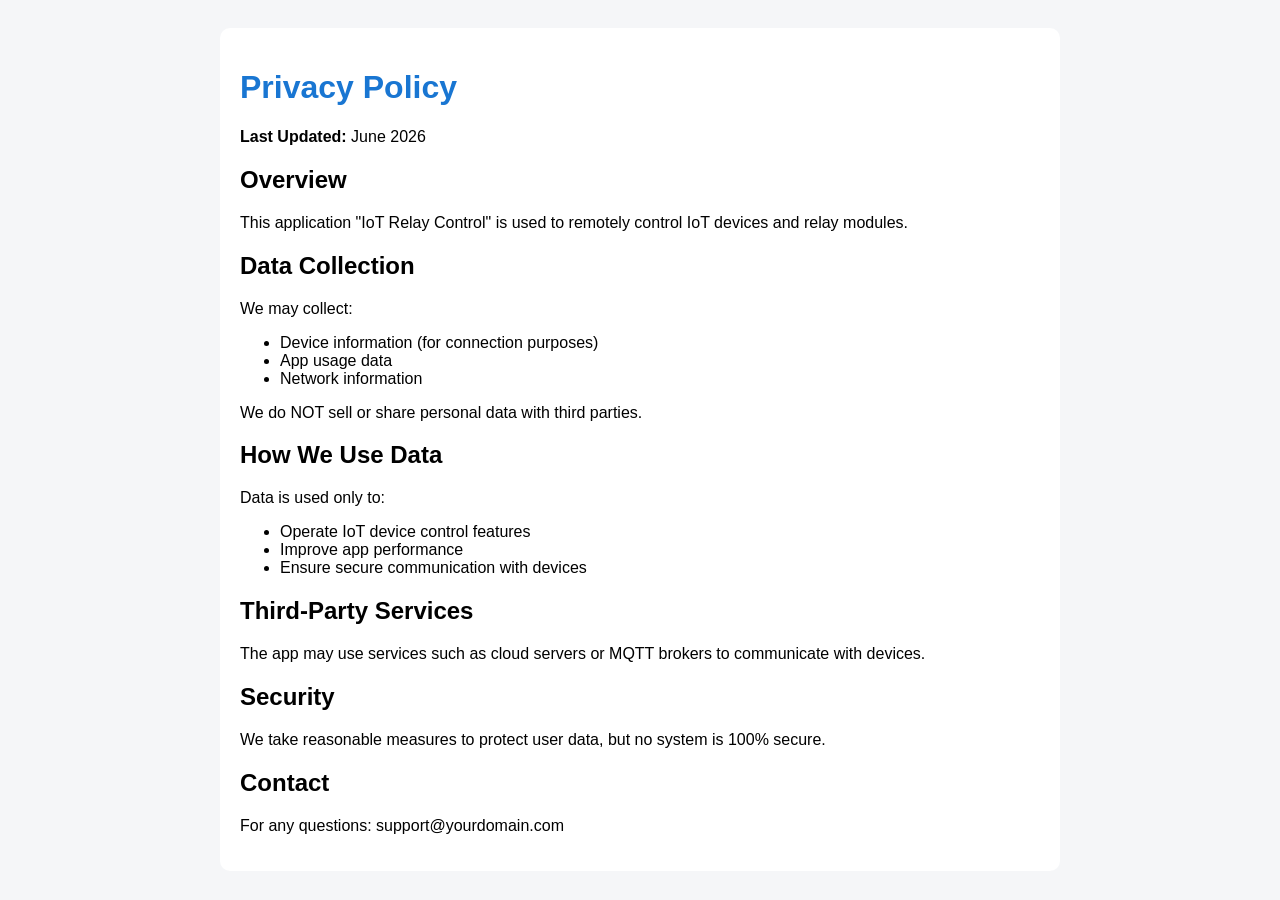
==== privacy-policy.html @ 73b4b19b "policy and privacy policy pages." ====
<!DOCTYPE html>
<html lang="en">
<head>
<meta charset="UTF-8">
<meta name="viewport" content="width=device-width, initial-scale=1.0">
<title>Privacy Policy</title>

<style>
body { font-family: Arial; padding: 20px; background:#f5f6f8; }
.container {
    max-width: 800px;
    margin: auto;
    background: white;
    padding: 20px;
    border-radius: 10px;
}
h1 { color: #1976D2; }
</style>
</head>

<body>

<div class="container">

<h1>Privacy Policy</h1>

<p><strong>Last Updated:</strong> June 2026</p>

<h2>Overview</h2>
<p>
This application "IoT Relay Control" is used to remotely control IoT devices and relay modules.
</p>

<h2>Data Collection</h2>
<p>
We may collect:
<ul>
<li>Device information (for connection purposes)</li>
<li>App usage data</li>
<li>Network information</li>
</ul>
We do NOT sell or share personal data with third parties.
</p>

<h2>How We Use Data</h2>
<p>
Data is used only to:
<ul>
<li>Operate IoT device control features</li>
<li>Improve app performance</li>
<li>Ensure secure communication with devices</li>
</ul>
</p>

<h2>Third-Party Services</h2>
<p>
The app may use services such as cloud servers or MQTT brokers to communicate with devices.
</p>

<h2>Security</h2>
<p>
We take reasonable measures to protect user data, but no system is 100% secure.
</p>

<h2>Contact</h2>
<p>
For any questions: support@yourdomain.com
</p>

</div>

</body>
</html>
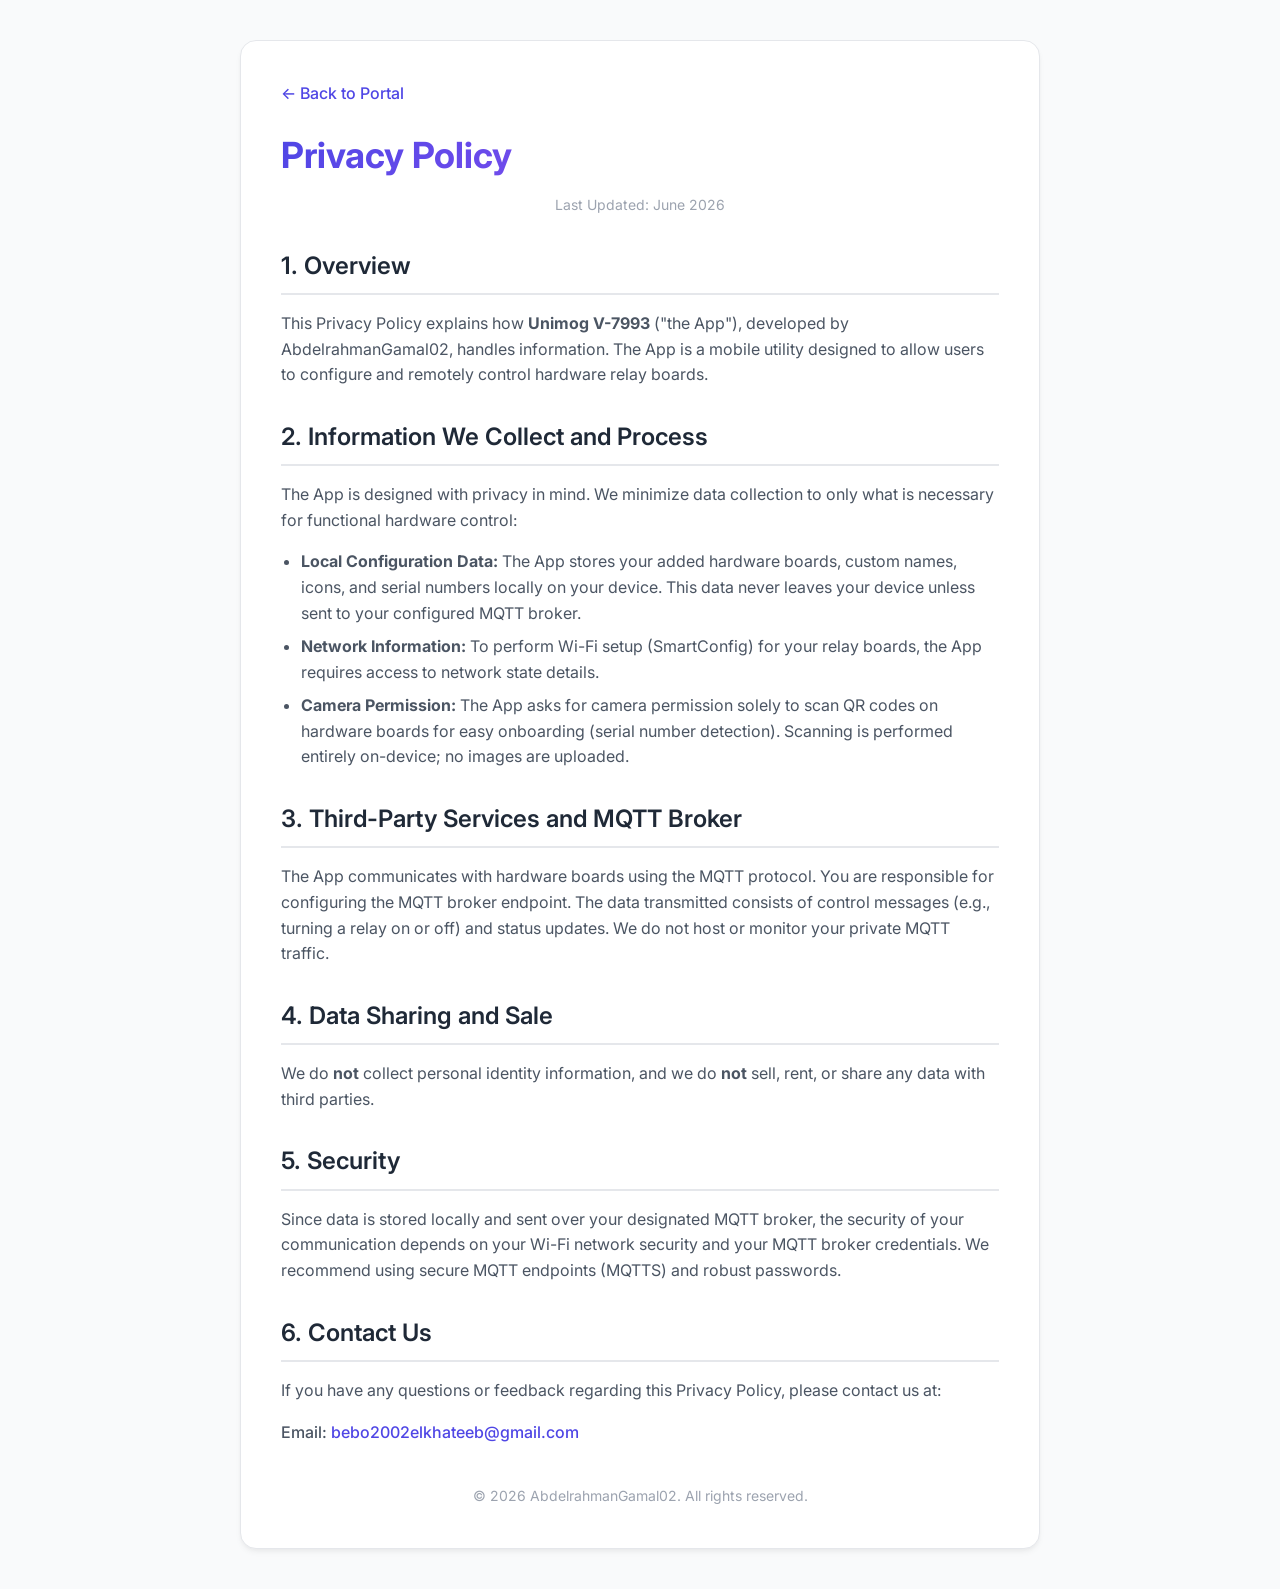
==== commit 3db1ffed: "Update privacy policy and terms for Unimog V-7993 with premium style" ====
--- a/privacy-policy.html
+++ b/privacy-policy.html
@@ -1,73 +1,61 @@
 <!DOCTYPE html>
 <html lang="en">
 <head>
-<meta charset="UTF-8">
-<meta name="viewport" content="width=device-width, initial-scale=1.0">
-<title>Privacy Policy</title>
+  <meta charset="UTF-8">
+  <meta name="viewport" content="width=device-width, initial-scale=1.0">
+  <title>Privacy Policy - Unimog</title>
+  <link rel="stylesheet" href="style.css">
+</head>
+<body>
+  <div class="container">
+    <div class="card">
+      <a id="back-to-home" class="back-link" href="index.html">← Back to Portal</a>
+      
+      <h1>Privacy Policy</h1>
+      <div class="meta">Last Updated: June 2026</div>
 
-<style>
-body { font-family: Arial; padding: 20px; background:#f5f6f8; }
-.container {
-    max-width: 800px;
-    margin: auto;
-    background: white;
-    padding: 20px;
-    border-radius: 10px;
-}
-h1 { color: #1976D2; }
-</style>
-</head>
+      <h2>1. Overview</h2>
+      <p>
+        This Privacy Policy explains how <strong>Unimog V-7993</strong> ("the App"), developed by AbdelrahmanGamal02, handles information. The App is a mobile utility designed to allow users to configure and remotely control hardware relay boards.
+      </p>
 
-<body>
+      <h2>2. Information We Collect and Process</h2>
+      <p>
+        The App is designed with privacy in mind. We minimize data collection to only what is necessary for functional hardware control:
+      </p>
+      <ul>
+        <li><strong>Local Configuration Data:</strong> The App stores your added hardware boards, custom names, icons, and serial numbers locally on your device. This data never leaves your device unless sent to your configured MQTT broker.</li>
+        <li><strong>Network Information:</strong> To perform Wi-Fi setup (SmartConfig) for your relay boards, the App requires access to network state details.</li>
+        <li><strong>Camera Permission:</strong> The App asks for camera permission solely to scan QR codes on hardware boards for easy onboarding (serial number detection). Scanning is performed entirely on-device; no images are uploaded.</li>
+      </ul>
 
-<div class="container">
+      <h2>3. Third-Party Services and MQTT Broker</h2>
+      <p>
+        The App communicates with hardware boards using the MQTT protocol. You are responsible for configuring the MQTT broker endpoint. The data transmitted consists of control messages (e.g., turning a relay on or off) and status updates. We do not host or monitor your private MQTT traffic.
+      </p>
 
-<h1>Privacy Policy</h1>
+      <h2>4. Data Sharing and Sale</h2>
+      <p>
+        We do <strong>not</strong> collect personal identity information, and we do <strong>not</strong> sell, rent, or share any data with third parties.
+      </p>
 
-<p><strong>Last Updated:</strong> June 2026</p>
+      <h2>5. Security</h2>
+      <p>
+        Since data is stored locally and sent over your designated MQTT broker, the security of your communication depends on your Wi-Fi network security and your MQTT broker credentials. We recommend using secure MQTT endpoints (MQTTS) and robust passwords.
+      </p>
 
-<h2>Overview</h2>
-<p>
-This application "IoT Relay Control" is used to remotely control IoT devices and relay modules.
-</p>
+      <h2>6. Contact Us</h2>
+      <p>
+        If you have any questions or feedback regarding this Privacy Policy, please contact us at:
+      </p>
+      <p style="font-weight: 500;">
+        Email: <a href="mailto:bebo2002elkhateeb@gmail.com" style="color: var(--primary); text-decoration: none;">bebo2002elkhateeb@gmail.com</a>
+      </p>
 
-<h2>Data Collection</h2>
-<p>
-We may collect:
-<ul>
-<li>Device information (for connection purposes)</li>
-<li>App usage data</li>
-<li>Network information</li>
-</ul>
-We do NOT sell or share personal data with third parties.
-</p>
-
-<h2>How We Use Data</h2>
-<p>
-Data is used only to:
-<ul>
-<li>Operate IoT device control features</li>
-<li>Improve app performance</li>
-<li>Ensure secure communication with devices</li>
-</ul>
-</p>
-
-<h2>Third-Party Services</h2>
-<p>
-The app may use services such as cloud servers or MQTT brokers to communicate with devices.
-</p>
-
-<h2>Security</h2>
-<p>
-We take reasonable measures to protect user data, but no system is 100% secure.
-</p>
-
-<h2>Contact</h2>
-<p>
-For any questions: support@yourdomain.com
-</p>
-
-</div>
-
+      <div class="footer">
+        © 2026 AbdelrahmanGamal02. All rights reserved.
+      </div>
+    </div>
+  </div>
 </body>
 </html>
--- a/style.css
+++ b/style.css
@@ -0,0 +1,204 @@
+@import url('https://fonts.googleapis.com/css2?family=Inter:wght@300;400;500;600;700&display=swap');
+
+:root {
+  --primary: #4f46e5;
+  --primary-hover: #4338ca;
+  --bg: #f9fafb;
+  --card-bg: #ffffff;
+  --text: #1f2937;
+  --text-light: #4b5563;
+  --text-lighter: #9ca3af;
+  --border: #e5e7eb;
+}
+
+@media (prefers-color-scheme: dark) {
+  :root {
+    --primary: #6366f1;
+    --primary-hover: #4f46e5;
+    --bg: #0f172a;
+    --card-bg: #1e293b;
+    --text: #f8fafc;
+    --text-light: #cbd5e1;
+    --text-lighter: #64748b;
+    --border: #334155;
+  }
+}
+
+body {
+  font-family: 'Inter', -apple-system, BlinkMacSystemFont, "Segoe UI", Roboto, sans-serif;
+  background-color: var(--bg);
+  color: var(--text);
+  margin: 0;
+  padding: 0;
+  line-height: 1.6;
+  transition: background-color 0.3s, color 0.3s;
+}
+
+.container {
+  max-width: 800px;
+  margin: 0 auto;
+  padding: 40px 20px;
+}
+
+.card {
+  background-color: var(--card-bg);
+  border: 1px solid var(--border);
+  border-radius: 16px;
+  padding: 40px;
+  box-shadow: 0 4px 6px -1px rgba(0, 0, 0, 0.05), 0 2px 4px -1px rgba(0, 0, 0, 0.03);
+}
+
+.header {
+  text-align: center;
+  margin-bottom: 30px;
+}
+
+.logo-container {
+  display: flex;
+  justify-content: center;
+  margin-bottom: 20px;
+}
+
+.logo-circle {
+  width: 80px;
+  height: 80px;
+  border-radius: 50%;
+  background: linear-gradient(135deg, #6366f1, #4f46e5);
+  display: flex;
+  align-items: center;
+  justify-content: center;
+  color: white;
+  font-size: 36px;
+  font-weight: 700;
+  box-shadow: 0 10px 15px -3px rgba(99, 102, 241, 0.3);
+}
+
+h1 {
+  font-size: 2.25rem;
+  font-weight: 700;
+  color: var(--text);
+  margin-top: 0;
+  margin-bottom: 10px;
+  background: linear-gradient(135deg, var(--primary), #a855f7);
+  -webkit-background-clip: text;
+  -webkit-text-fill-color: transparent;
+}
+
+h2 {
+  font-size: 1.5rem;
+  font-weight: 600;
+  color: var(--text);
+  margin-top: 30px;
+  margin-bottom: 15px;
+  border-bottom: 2px solid var(--border);
+  padding-bottom: 8px;
+}
+
+h3 {
+  font-size: 1.125rem;
+  font-weight: 600;
+  color: var(--text);
+  margin-top: 20px;
+  margin-bottom: 10px;
+}
+
+p, li {
+  color: var(--text-light);
+  font-size: 1rem;
+}
+
+ul {
+  padding-left: 20px;
+}
+
+li {
+  margin-bottom: 8px;
+}
+
+.meta {
+  color: var(--text-lighter);
+  font-size: 0.875rem;
+  margin-bottom: 30px;
+  text-align: center;
+}
+
+.btn-container {
+  display: flex;
+  flex-direction: column;
+  gap: 15px;
+  margin-top: 30px;
+}
+
+.btn {
+  display: flex;
+  align-items: center;
+  justify-content: center;
+  padding: 14px 24px;
+  background-color: var(--primary);
+  color: white;
+  text-decoration: none;
+  border-radius: 10px;
+  font-weight: 600;
+  font-size: 1rem;
+  transition: background-color 0.2s, transform 0.1s, box-shadow 0.2s;
+  box-shadow: 0 4px 6px -1px rgba(99, 102, 241, 0.1), 0 2px 4px -1px rgba(99, 102, 241, 0.06);
+}
+
+.btn:hover {
+  background-color: var(--primary-hover);
+  transform: translateY(-1px);
+  box-shadow: 0 10px 15px -3px rgba(99, 102, 241, 0.2), 0 4px 6px -2px rgba(99, 102, 241, 0.1);
+}
+
+.btn:active {
+  transform: translateY(0);
+}
+
+.btn-secondary {
+  background-color: transparent;
+  color: var(--primary);
+  border: 2px solid var(--primary);
+  box-shadow: none;
+}
+
+.btn-secondary:hover {
+  background-color: rgba(99, 102, 241, 0.05);
+  color: var(--primary-hover);
+  border-color: var(--primary-hover);
+  transform: translateY(-1px);
+}
+
+.back-link {
+  display: inline-flex;
+  align-items: center;
+  color: var(--primary);
+  text-decoration: none;
+  font-weight: 500;
+  margin-bottom: 20px;
+  transition: color 0.2s;
+}
+
+.back-link:hover {
+  color: var(--primary-hover);
+}
+
+.footer {
+  text-align: center;
+  margin-top: 40px;
+  font-size: 0.875rem;
+  color: var(--text-lighter);
+}
+
+.alert-box {
+  background-color: rgba(239, 68, 68, 0.05);
+  border-left: 4px solid #ef4444;
+  padding: 15px 20px;
+  border-radius: 4px 12px 12px 4px;
+  margin: 20px 0;
+}
+
+.alert-box p {
+  color: #ef4444;
+  font-weight: 500;
+  margin: 0;
+}
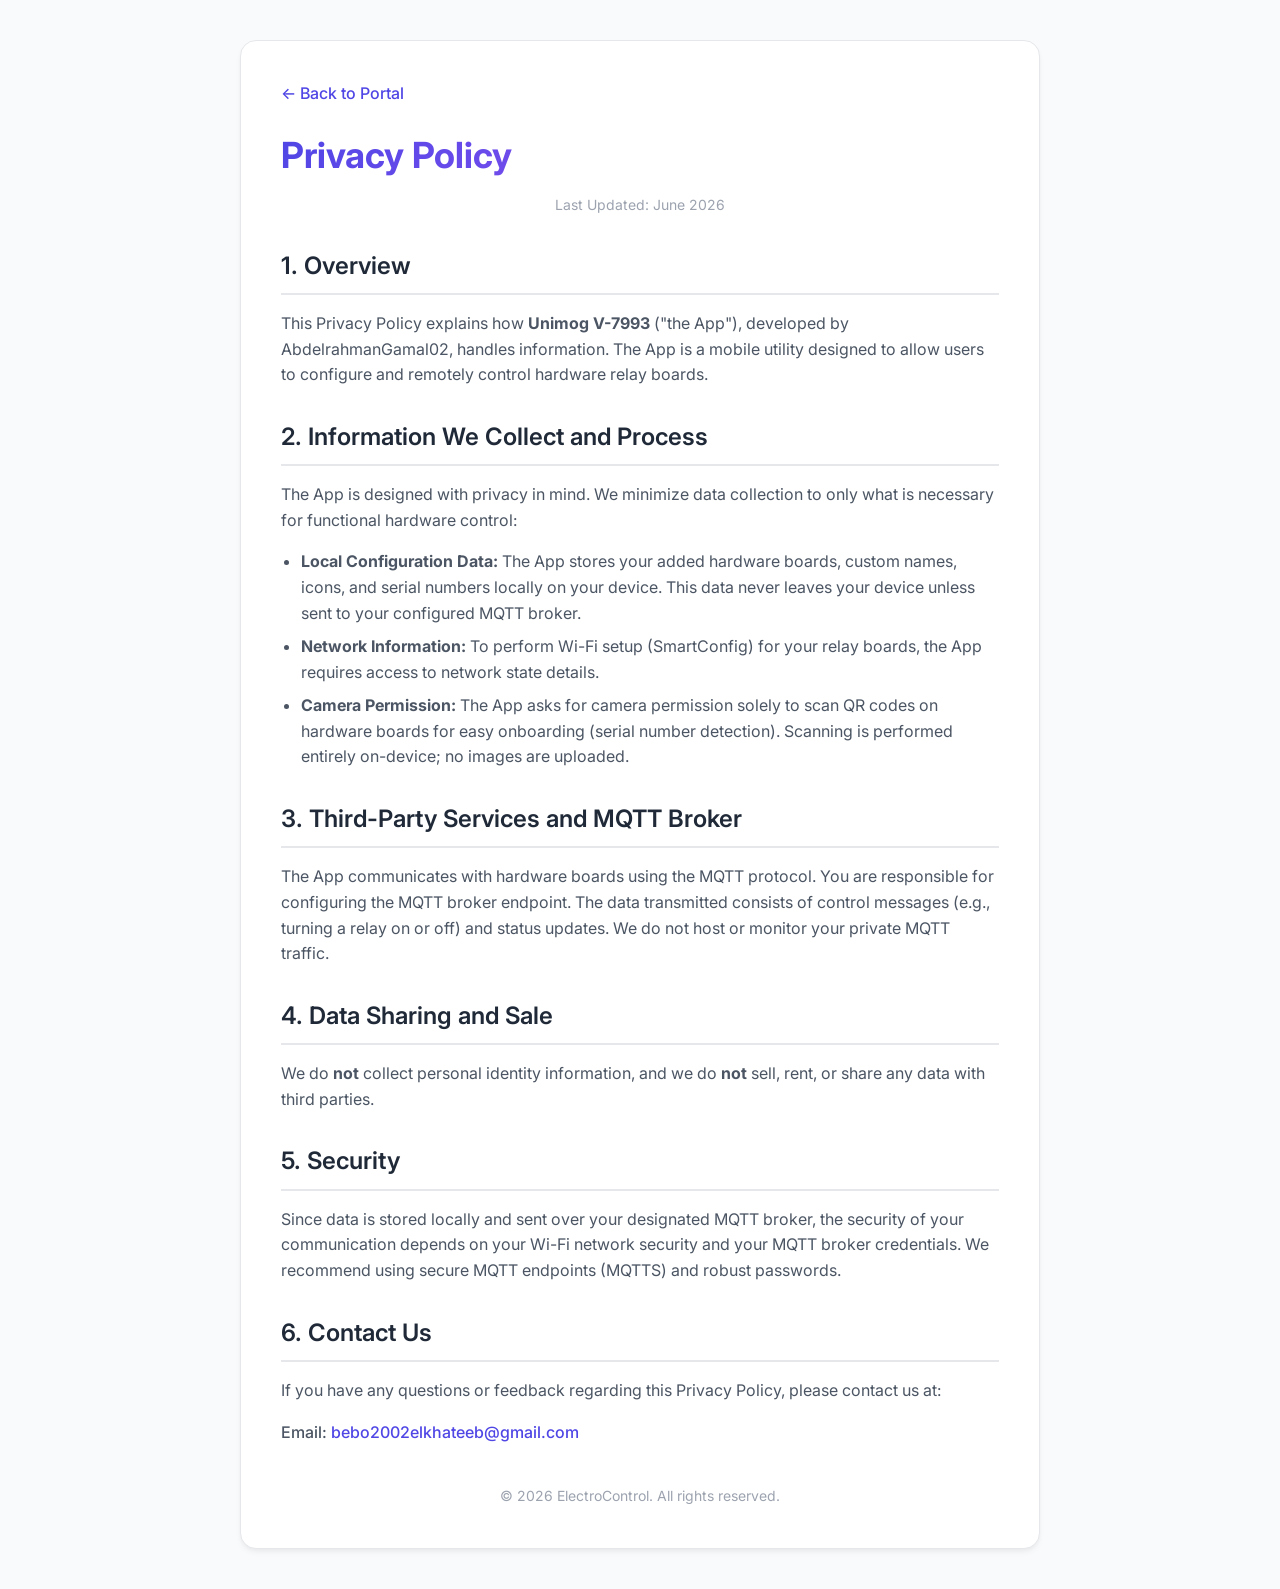
==== commit 426fc2e5: "privacy-policy.html" ====
--- a/privacy-policy.html
+++ b/privacy-policy.html
@@ -53,9 +53,9 @@
       </p>
 
       <div class="footer">
-        © 2026 AbdelrahmanGamal02. All rights reserved.
+        © 2026 ElectroControl. All rights reserved.
       </div>
     </div>
   </div>
 </body>
-</html>+</html>
